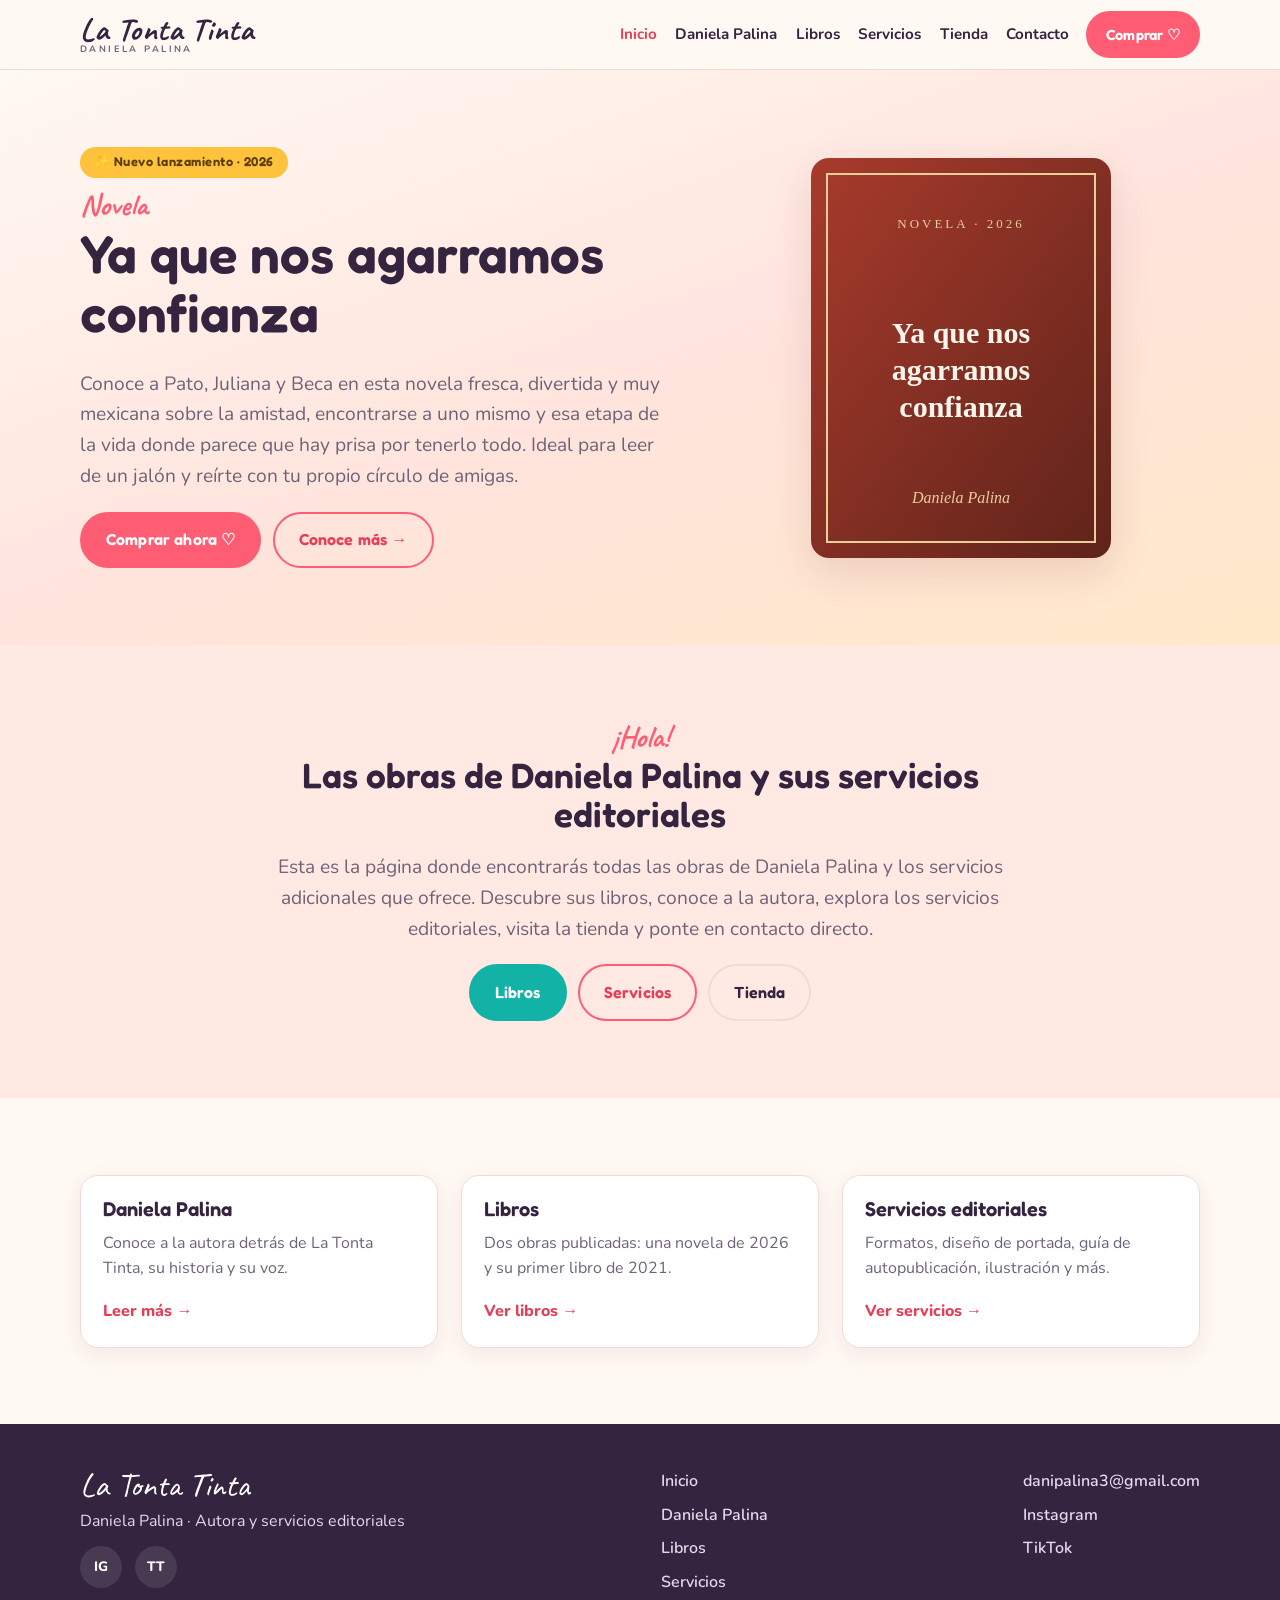
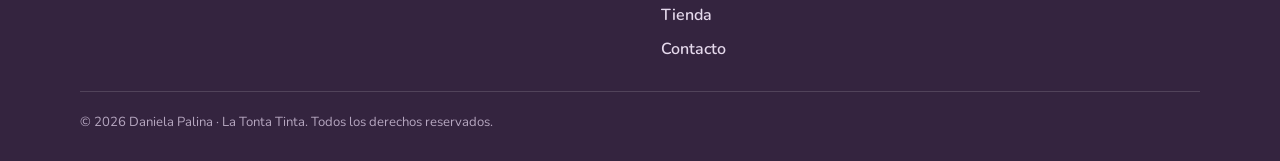
==== index.html @ cf8f2e42 "Sitio web de Daniela Palina (La Tonta Tinta) para Vercel Sitio estático (HTML + CSS + JS) multipágin" ====
<!DOCTYPE html>
<html lang="es">
<head>
  <meta charset="UTF-8">
  <meta name="viewport" content="width=device-width, initial-scale=1.0">
  <title>La Tonta Tinta · Daniela Palina — Obras y servicios editoriales</title>
  <meta name="description" content="Sitio oficial de Daniela Palina (La Tonta Tinta). Sus obras literarias y servicios editoriales. Nuevo lanzamiento: la novela «Ya que nos agarramos confianza».">
  <link rel="preconnect" href="https://fonts.googleapis.com">
  <link rel="preconnect" href="https://fonts.gstatic.com" crossorigin>
  <link href="https://fonts.googleapis.com/css2?family=Caveat:wght@500;700&family=Fredoka:wght@400;500;600&family=Nunito:wght@400;600;700;800&display=swap" rel="stylesheet">
  <link rel="stylesheet" href="assets/css/styles.css">
  <link rel="icon" href="data:image/svg+xml,<svg xmlns='http://www.w3.org/2000/svg' viewBox='0 0 100 100'><text y='.9em' font-size='90'>🖋️</text></svg>">
</head>
<body>

  <header class="site-header">
    <div class="container nav">
      <a class="brand" href="index.html">La Tonta Tinta<small>Daniela Palina</small></a>
      <div class="nav-right">
        <ul class="nav-links">
          <li><a href="index.html" class="active">Inicio</a></li>
          <li><a href="daniela-palina.html">Daniela Palina</a></li>
          <li><a href="libros.html">Libros</a></li>
          <li><a href="servicios.html">Servicios</a></li>
          <li><a href="tienda.html">Tienda</a></li>
          <li><a href="contacto.html">Contacto</a></li>
          <li class="nav-cta-mobile"><a class="mobile-cta" href="libro-ya-que-nos-agarramos-confianza.html#comprar">Comprar la novela ♡</a></li>
        </ul>
        <a class="btn btn--sm nav-cta" href="libro-ya-que-nos-agarramos-confianza.html#comprar">Comprar ♡</a>
        <button class="nav-toggle" aria-label="Menú">☰</button>
      </div>
    </div>
  </header>

  <!-- HERO: libro más reciente -->
  <section class="hero section">
    <div class="container hero-grid">
      <div>
        <span class="badge">✨ Nuevo lanzamiento · 2026</span>
        <p class="eyebrow">Novela</p>
        <h1>Ya que nos agarramos confianza</h1>
        <p class="lead">Conoce a Pato, Juliana y Beca en esta novela fresca, divertida y muy mexicana sobre la amistad, encontrarse a uno mismo y esa etapa de la vida donde parece que hay prisa por tenerlo todo. Ideal para leer de un jalón y reírte con tu propio círculo de amigas.</p>
        <div class="btn-row">
          <a class="btn" href="libro-ya-que-nos-agarramos-confianza.html#comprar">Comprar ahora ♡</a>
          <a class="btn btn--outline" href="libro-ya-que-nos-agarramos-confianza.html">Conoce más &rarr;</a>
        </div>
      </div>
      <div class="hero-art">
        <img src="assets/img/yqnac-1.jpg" alt="Portada de «Ya que nos agarramos confianza» de Daniela Palina"
             onerror="this.onerror=null;this.src='assets/img/cover-confianza.svg';">
      </div>
    </div>
  </section>

  <!-- Intro: qué es este sitio -->
  <section class="section section--tint">
    <div class="container center narrow">
      <p class="eyebrow">¡Hola!</p>
      <h2>Las obras de Daniela Palina y sus servicios editoriales</h2>
      <p class="lead">Esta es la página donde encontrarás todas las obras de Daniela Palina y los servicios adicionales que ofrece. Descubre sus libros, conoce a la autora, explora los servicios editoriales, visita la tienda y ponte en contacto directo.</p>
      <div class="btn-row" style="justify-content:center;">
        <a class="btn btn--teal" href="libros.html">Libros</a>
        <a class="btn btn--outline" href="servicios.html">Servicios</a>
        <a class="btn btn--ghost" href="tienda.html">Tienda</a>
      </div>
    </div>
  </section>

  <!-- Accesos rápidos -->
  <section class="section">
    <div class="container">
      <div class="grid grid-3">
        <a class="card" href="daniela-palina.html" style="text-decoration:none;color:inherit;">
          <h3>Daniela Palina</h3>
          <p class="muted">Conoce a la autora detrás de La Tonta Tinta, su historia y su voz.</p>
          <span style="color:var(--accent-dark);font-weight:800;">Leer más &rarr;</span>
        </a>
        <a class="card" href="libros.html" style="text-decoration:none;color:inherit;">
          <h3>Libros</h3>
          <p class="muted">Dos obras publicadas: una novela de 2026 y su primer libro de 2021.</p>
          <span style="color:var(--accent-dark);font-weight:800;">Ver libros &rarr;</span>
        </a>
        <a class="card" href="servicios.html" style="text-decoration:none;color:inherit;">
          <h3>Servicios editoriales</h3>
          <p class="muted">Formatos, diseño de portada, guía de autopublicación, ilustración y más.</p>
          <span style="color:var(--accent-dark);font-weight:800;">Ver servicios &rarr;</span>
        </a>
      </div>
    </div>
  </section>

  <footer class="site-footer">
    <div class="container">
      <div class="footer-grid">
        <div>
          <div class="footer-brand">La Tonta Tinta</div>
          <p style="margin:.4rem 0 0;">Daniela Palina · Autora y servicios editoriales</p>
          <div class="social-row">
            <a href="https://www.instagram.com/latontatinta_mx/" target="_blank" rel="noopener" aria-label="Instagram">IG</a>
            <a href="https://www.tiktok.com/@la.tonta.tinta" target="_blank" rel="noopener" aria-label="TikTok">TT</a>
          </div>
        </div>
        <ul class="footer-nav">
          <li><a href="index.html">Inicio</a></li>
          <li><a href="daniela-palina.html">Daniela Palina</a></li>
          <li><a href="libros.html">Libros</a></li>
          <li><a href="servicios.html">Servicios</a></li>
          <li><a href="tienda.html">Tienda</a></li>
          <li><a href="contacto.html">Contacto</a></li>
        </ul>
        <ul class="footer-nav">
          <li><a href="mailto:danipalina3@gmail.com">danipalina3@gmail.com</a></li>
          <li><a href="https://www.instagram.com/latontatinta_mx/" target="_blank" rel="noopener">Instagram</a></li>
          <li><a href="https://www.tiktok.com/@la.tonta.tinta" target="_blank" rel="noopener">TikTok</a></li>
        </ul>
      </div>
      <div class="copyright">© <span id="year"></span> Daniela Palina · La Tonta Tinta. Todos los derechos reservados.</div>
    </div>
  </footer>

  <script src="assets/js/main.js"></script>
  <script>document.getElementById('year').textContent = new Date().getFullYear();</script>
</body>
</html>
---- assets/css/styles.css ----
/* ==========================================================================
   La Tonta Tinta — Daniela Palina
   Sitio de obras literarias y servicios editoriales
   ========================================================================== */

:root {
  --paper: #fff8f3;
  --paper-2: #ffe9e2;
  --ink: #34243f;         /* ciruela oscuro */
  --ink-soft: #6f6379;
  --accent: #ff5d73;      /* coral / rosa vivo */
  --accent-dark: #e63e57;
  --teal: #12b3a6;        /* turquesa */
  --yellow: #ffc23c;      /* amarillo alegre */
  --line: #f0dcd4;
  --white: #ffffff;
  --shadow: 0 14px 40px rgba(120, 40, 60, 0.14);
  --shadow-sm: 0 6px 20px rgba(120, 40, 60, 0.08);
  --radius: 18px;
  --hand: "Caveat", "Segoe Script", cursive;
  --display: "Fredoka", "Poppins", "Segoe UI", sans-serif;
  --sans: "Nunito", "Segoe UI", Roboto, Helvetica, Arial, sans-serif;
}

* { box-sizing: border-box; }
html { scroll-behavior: smooth; -webkit-text-size-adjust: 100%; }

body {
  margin: 0;
  font-family: var(--sans);
  color: var(--ink);
  background: var(--paper);
  line-height: 1.6;
  -webkit-font-smoothing: antialiased;
  overflow-x: hidden;
}

h1, h2, h3, h4 { font-family: var(--display); font-weight: 600; line-height: 1.12; color: var(--ink); margin: 0 0 .5em; }
h1 { font-size: clamp(1.9rem, 6vw, 3.3rem); }
h2 { font-size: clamp(1.5rem, 4.5vw, 2.2rem); }
h3 { font-size: 1.25rem; }

a { color: var(--accent-dark); text-decoration: none; }
a:hover { text-decoration: underline; }
img { max-width: 100%; display: block; }
p { margin: 0 0 1.05em; }

.container { width: min(1120px, 90%); margin: 0 auto; }
.narrow { max-width: 760px; margin-inline: auto; }

.section { padding: clamp(2.5rem, 6vw, 5rem) 0; }
.section--tint { background: var(--paper-2); }
.section--teal { background: #e6faf7; }

.lead { font-size: clamp(1.05rem, 2.5vw, 1.2rem); color: var(--ink-soft); }
.eyebrow {
  font-family: var(--hand);
  font-size: clamp(1.4rem, 4vw, 1.9rem);
  font-weight: 700;
  color: var(--accent);
  line-height: 1;
  margin-bottom: .2rem;
}
.center { text-align: center; }
.muted { color: var(--ink-soft); }

/* ---------- Buttons ---------- */
.btn {
  display: inline-flex; align-items: center; justify-content: center; gap: .5rem;
  padding: .85rem 1.5rem; border-radius: 999px;
  font-family: var(--display); font-weight: 600; font-size: 1rem; letter-spacing: .01em;
  cursor: pointer; border: 2.5px solid var(--accent); background: var(--accent); color: #fff;
  transition: transform .14s ease, background .2s ease, box-shadow .2s ease;
  text-decoration: none; text-align: center;
}
.btn:hover { background: var(--accent-dark); border-color: var(--accent-dark); transform: translateY(-2px); text-decoration: none; box-shadow: var(--shadow); color:#fff; }
.btn--outline { background: transparent; color: var(--accent-dark); }
.btn--outline:hover { background: var(--accent); color: #fff; }
.btn--teal { background: var(--teal); border-color: var(--teal); color:#fff; }
.btn--teal:hover { background: #0d9c91; border-color:#0d9c91; }
.btn--wa { background: #25d366; border-color: #25d366; color: #08341a; }
.btn--wa:hover { background: #1eb955; border-color: #1eb955; color: #08341a; }
.btn--ghost { background: transparent; color: var(--ink); border-color: var(--line); }
.btn--ghost:hover { background: var(--ink); color: var(--paper); border-color: var(--ink); }
.btn--sm { padding: .6rem 1.1rem; font-size: .92rem; border-width: 2px; }
.btn-row { display: flex; flex-wrap: wrap; gap: .7rem; }

/* ---------- Header / Nav ---------- */
.site-header {
  position: sticky; top: 0; z-index: 60;
  background: rgba(255, 248, 243, .95);
  backdrop-filter: blur(8px);
  border-bottom: 1px solid var(--line);
}
.nav { display: flex; align-items: center; justify-content: space-between; padding: .7rem 0; gap: 1rem; }
.brand { font-family: var(--hand); font-weight: 700; font-size: 2rem; color: var(--ink); line-height: .95; letter-spacing: .01em; }
.brand:hover { text-decoration: none; color: var(--accent); }
.brand small { display: block; font-family: var(--sans); font-weight: 700; font-size: .58rem; letter-spacing: .26em; text-transform: uppercase; color: var(--ink-soft); }
.nav-right { display: flex; align-items: center; gap: 1.1rem; }
.nav-links { display: flex; gap: 1.15rem; align-items: center; list-style: none; margin: 0; padding: 0; }
.nav-links a { color: var(--ink); font-weight: 700; font-size: .95rem; font-family: var(--sans); }
.nav-links a:hover, .nav-links a.active { color: var(--accent-dark); text-decoration: none; }
.nav-cta { display: inline-flex; }
.nav-cta-mobile { display: none; }
.nav-toggle { display: none; background: none; border: 0; cursor: pointer; font-size: 1.7rem; color: var(--ink); line-height: 1; }

@media (max-width: 900px) {
  .nav-toggle { display: block; order: 3; }
  .nav-cta { display: none; }
  .nav-right { gap: .6rem; }
  .nav-links {
    position: absolute; top: 100%; left: 0; right: 0;
    flex-direction: column; gap: 0;
    background: var(--paper); border-bottom: 1px solid var(--line);
    max-height: 0; overflow: hidden; transition: max-height .3s ease; box-shadow: var(--shadow-sm);
  }
  .nav-links.open { max-height: 520px; }
  .nav-links li { width: 100%; border-top: 1px solid var(--line); }
  .nav-links a { display: block; padding: .95rem 5%; }
  .nav-cta-mobile { display: block; }
  .nav-links a.mobile-cta { color: #fff; background: var(--accent); text-align: center; font-family: var(--display); }
}

/* ---------- Hero (home) ---------- */
.hero { background: linear-gradient(160deg, #fff8f3 0%, #ffe4dc 55%, #ffe9c9 100%); }
.hero-grid { display: grid; grid-template-columns: 1.1fr .9fr; gap: clamp(1.5rem, 5vw, 3.5rem); align-items: center; }
.hero-art { display: flex; justify-content: center; }
.hero-art img { width: 100%; max-width: 300px; border-radius: var(--radius); box-shadow: var(--shadow); }
.badge {
  display: inline-block; background: var(--yellow); color: #5a3d00;
  font-family: var(--display); font-weight: 600; font-size: .8rem; letter-spacing: .04em;
  padding: .32rem .85rem; border-radius: 999px; margin-bottom: .8rem;
}
@media (max-width: 820px) {
  .hero-grid { grid-template-columns: 1fr; text-align: center; }
  .hero-art { order: -1; }
  .hero-art img { max-width: 220px; }
  .hero .btn-row { justify-content: center; }
}

/* ---------- Cards / grids ---------- */
.grid { display: grid; gap: 1.4rem; }
.grid-2 { grid-template-columns: repeat(2, 1fr); }
.grid-3 { grid-template-columns: repeat(3, 1fr); }
@media (max-width: 820px) { .grid-2, .grid-3 { grid-template-columns: 1fr; } }

.card {
  background: var(--white); border: 1px solid var(--line); border-radius: var(--radius);
  padding: 1.4rem; box-shadow: var(--shadow-sm);
  transition: transform .18s ease, box-shadow .18s ease;
}
.card:hover { transform: translateY(-4px); box-shadow: var(--shadow); }

/* Book card */
.book-card { display: flex; flex-direction: column; text-align: center; }
.book-cover {
  width: 100%; max-width: 220px; margin: 0 auto 1rem; aspect-ratio: 3 / 4; border-radius: 12px; overflow: hidden;
  background: linear-gradient(135deg, #ffd6cf, #ffe9c9); display: flex; align-items: center; justify-content: center;
  color: var(--ink-soft); text-align: center; padding: 1rem; box-shadow: var(--shadow-sm);
}
.book-cover img { width: 100%; height: 100%; object-fit: cover; }
.book-year { font-family: var(--hand); font-size: 1.3rem; color: var(--accent); font-weight: 700; }

/* ---------- About ---------- */
.about-grid { display: grid; grid-template-columns: .75fr 1.25fr; gap: clamp(1.5rem,5vw,3rem); align-items: start; }
.about-photo { width: 100%; max-width: 340px; border-radius: var(--radius); overflow: hidden; box-shadow: var(--shadow);
  background: linear-gradient(135deg, var(--paper-2), #ffd9b8); }
.about-photo img { width: 100%; display: block; }
@media (max-width: 820px) { .about-grid { grid-template-columns: 1fr; } .about-photo { margin: 0 auto; max-width: 280px; } }

/* ---------- Book detail ---------- */
.detail-hero { display: grid; grid-template-columns: .8fr 1.2fr; gap: clamp(1.5rem,5vw,3rem); align-items: center; }
.detail-cover { width: 100%; max-width: 260px; margin: 0 auto; border-radius: var(--radius); overflow: hidden; box-shadow: var(--shadow);
  background: linear-gradient(135deg,#ffd6cf,#ffe9c9); }
.detail-cover img { width: 100%; display: block; }
@media (max-width: 820px) { .detail-hero { grid-template-columns: 1fr; text-align: center; } .detail-cover { max-width: 210px; } .detail-hero .btn-row { justify-content: center; } }

.info-box {
  background: var(--white); border: 1px solid var(--line); border-left: 6px solid var(--accent);
  border-radius: 16px; padding: 1.4rem 1.5rem; margin: 1.4rem 0; box-shadow: var(--shadow-sm);
}
.info-box h3 { color: var(--accent-dark); }
.price-tag { font-family: var(--display); font-size: 2.2rem; font-weight: 600; color: var(--accent-dark); margin: 0; }
.bank-line { font-family: var(--sans); background: var(--paper-2); border-radius: 8px; padding: .35rem .7rem; display: inline-block; margin: .18rem 0; font-weight: 700; }

/* ---------- Characters ---------- */
.char-grid { display: grid; grid-template-columns: repeat(3, 1fr); gap: 1.2rem; margin-top: 1.2rem; }
@media (max-width: 720px) { .char-grid { grid-template-columns: 1fr; max-width: 340px; margin-inline: auto; } }
.char-card { background: var(--white); border: 1px solid var(--line); border-radius: var(--radius); padding: 1.1rem; text-align: center; box-shadow: var(--shadow-sm); }
.char-photo { width: 130px; height: 130px; margin: 0 auto .8rem; border-radius: 50%; overflow: hidden; background: var(--paper-2); display: flex; align-items: center; justify-content: center; }
.char-photo img { width: 100%; height: 100%; object-fit: cover; }
.char-card h3 { font-family: var(--hand); font-size: 1.8rem; color: var(--accent-dark); margin-bottom: .2rem; }
.char-card p { font-size: .95rem; margin: 0; color: var(--ink-soft); }

/* ---------- Quote / testimonial ---------- */
.quote { background: var(--white); border: 1px solid var(--line); border-radius: var(--radius); padding: 1.6rem; position: relative; box-shadow: var(--shadow-sm); }
.quote::before { content: "\201C"; font-family: var(--display); font-size: 3.5rem; color: var(--paper-2); position: absolute; top: .2rem; left: .9rem; line-height: 1; }
.quote p { position: relative; font-style: italic; }
.quote cite { font-style: normal; font-weight: 800; color: var(--accent-dark); }

/* ---------- Services / store ---------- */
.service-item { display: flex; gap: .9rem; align-items: flex-start; }
.service-item .num { font-family: var(--hand); font-size: 2rem; color: var(--teal); font-weight: 700; min-width: 1.8rem; line-height: 1; }

.store-card { display: flex; flex-direction: column; text-align: center; }
.store-thumb { width: 100%; max-width: 220px; margin: 0 auto 1rem; aspect-ratio: 4/5; border-radius: 12px; overflow: hidden;
  background: linear-gradient(135deg, var(--paper-2), #d7f5f0); display: flex; align-items: center; justify-content: center; font-size: 2.6rem; box-shadow: var(--shadow-sm); }
.store-thumb img { width: 100%; height: 100%; object-fit: contain; background: #fff; }

/* ---------- Contact ---------- */
.contact-grid { display: grid; grid-template-columns: repeat(2, 1fr); gap: 1rem; }
@media (max-width: 620px) { .contact-grid { grid-template-columns: 1fr; } }
.contact-item { display: flex; align-items: center; gap: 1rem; background: var(--white); border: 1px solid var(--line); border-radius: 14px; padding: 1rem 1.2rem; box-shadow: var(--shadow-sm); }
.contact-item .ic { font-size: 1.5rem; }
.contact-item a { font-weight: 800; word-break: break-word; }

/* ---------- Sticky buy bar (mobile, book pages) ---------- */
.buybar {
  position: fixed; left: 0; right: 0; bottom: 0; z-index: 70;
  display: none; align-items: center; justify-content: space-between; gap: .8rem;
  background: rgba(255,255,255,.97); border-top: 1px solid var(--line);
  padding: .7rem 5%; box-shadow: 0 -6px 20px rgba(120,40,60,.1);
}
.buybar .price { font-family: var(--display); font-weight: 600; color: var(--accent-dark); font-size: 1.15rem; }
.buybar .btn { flex: 0 0 auto; }
@media (max-width: 820px) { .buybar { display: flex; } body.has-buybar { padding-bottom: 80px; } }

/* ---------- Notes ---------- */
.note-editable {
  background: #fff8e6; border: 1px dashed var(--yellow); border-radius: 12px;
  padding: .8rem 1rem; font-size: .88rem; color: #7a5f14; margin: 1rem 0;
}

/* ---------- Footer ---------- */
.site-footer { background: var(--ink); color: #e5d9ec; padding: 2.8rem 0 1.8rem; }
.site-footer a { color: var(--yellow); }
.footer-grid { display: flex; flex-wrap: wrap; gap: 2rem; justify-content: space-between; align-items: flex-start; }
.footer-brand { font-family: var(--hand); font-size: 2.1rem; color: #fff; line-height: 1; }
.social-row { display: flex; gap: .8rem; margin-top: .7rem; }
.social-row a { display: inline-flex; width: 42px; height: 42px; border-radius: 50%; background: rgba(255,255,255,.1); align-items: center; justify-content: center; color: #fff; font-weight: 800; font-size: .85rem; }
.social-row a:hover { background: var(--accent); text-decoration: none; }
.footer-nav { list-style: none; padding: 0; margin: 0; display: grid; gap: .5rem; }
.footer-nav a { color: #e5d9ec; font-weight: 600; }
.copyright { margin-top: 1.8rem; border-top: 1px solid rgba(255,255,255,.14); padding-top: 1.2rem; font-size: .82rem; color: #b6a7c0; }
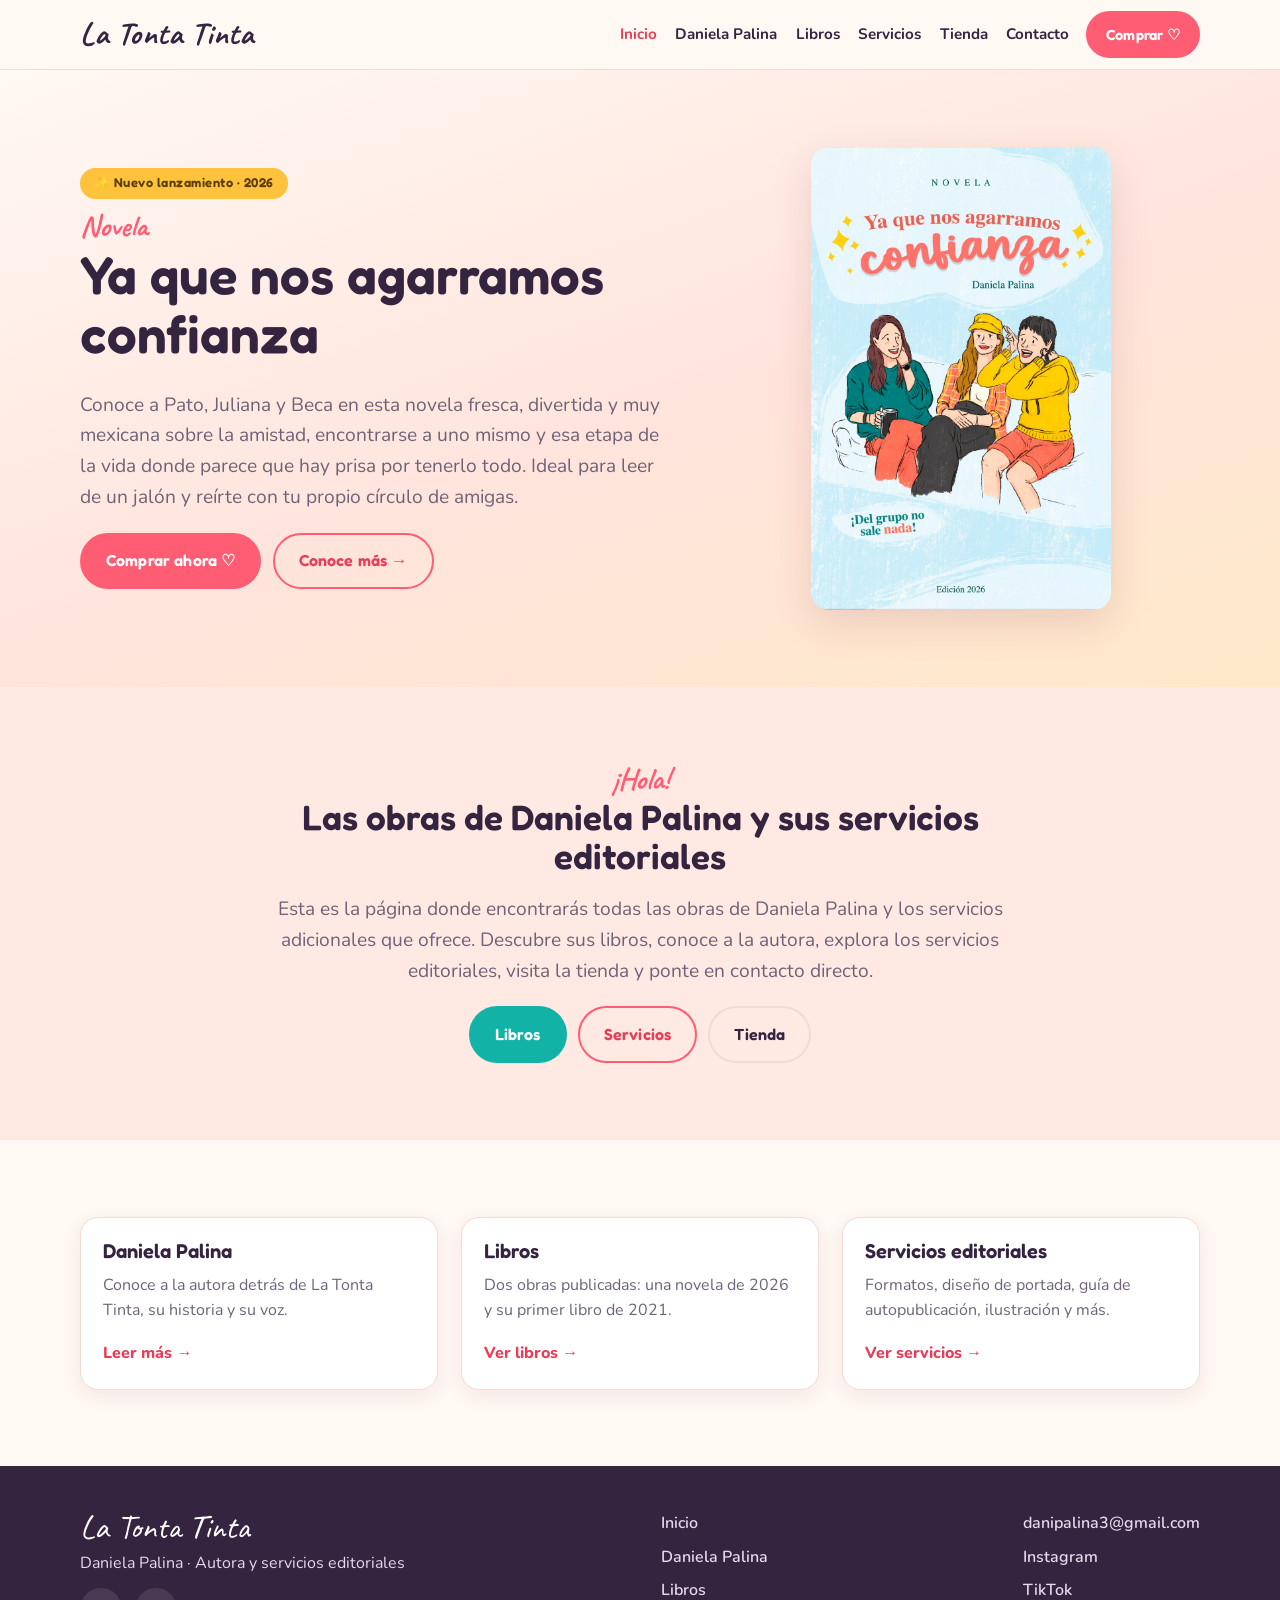
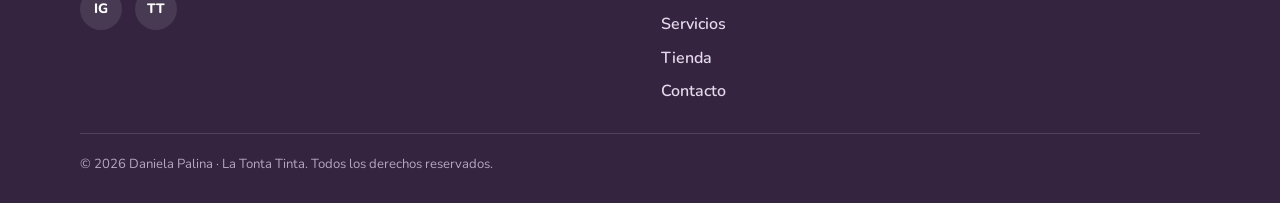
==== commit c7ea1442: "Ajustes finales de encabezados - Header: el logo muestra solo "La Tonta Tinta" (se quita el subtitul" ====
--- a/index.html
+++ b/index.html
@@ -15,7 +15,7 @@
 
   <header class="site-header">
     <div class="container nav">
-      <a class="brand" href="index.html">La Tonta Tinta<small>Daniela Palina</small></a>
+      <a class="brand" href="index.html">La Tonta Tinta</a>
       <div class="nav-right">
         <ul class="nav-links">
           <li><a href="index.html" class="active">Inicio</a></li>
--- a/assets/css/styles.css
+++ b/assets/css/styles.css
@@ -188,7 +188,7 @@
 @media (max-width: 720px) { .char-grid { grid-template-columns: 1fr; max-width: 340px; margin-inline: auto; } }
 .char-card { background: var(--white); border: 1px solid var(--line); border-radius: var(--radius); padding: 1.1rem; text-align: center; box-shadow: var(--shadow-sm); }
 .char-photo { width: 130px; height: 130px; margin: 0 auto .8rem; border-radius: 50%; overflow: hidden; background: var(--paper-2); display: flex; align-items: center; justify-content: center; }
-.char-photo img { width: 100%; height: 100%; object-fit: cover; }
+.char-photo img { width: 100%; height: 100%; object-fit: cover; object-position: top center; }
 .char-card h3 { font-family: var(--hand); font-size: 1.8rem; color: var(--accent-dark); margin-bottom: .2rem; }
 .char-card p { font-size: .95rem; margin: 0; color: var(--ink-soft); }
 
